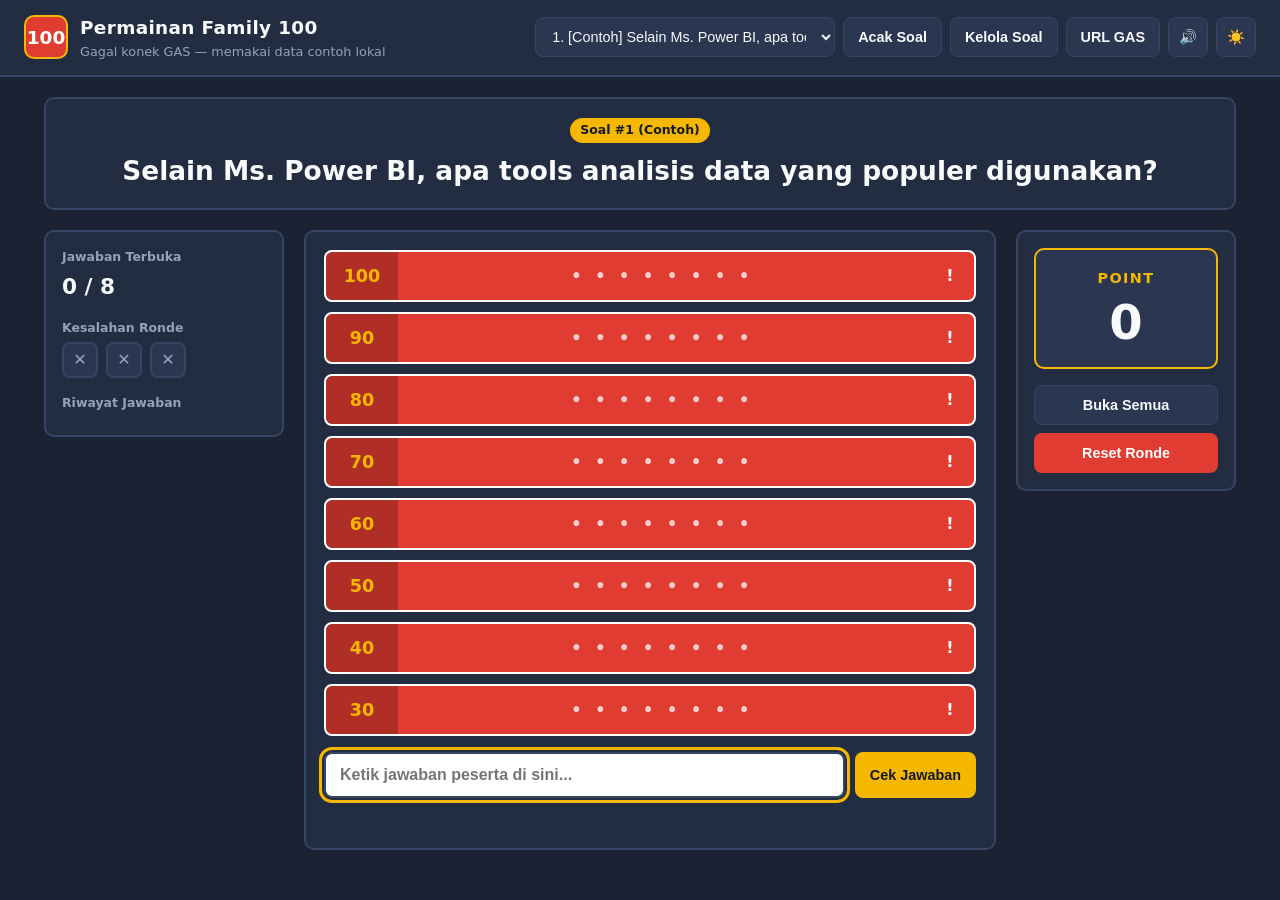
==== index.html @ 48e8805b "Tambah root index.html redirect ke kode_git untuk GitHub Pages" ====
<!DOCTYPE html>
<html lang="id">
<head>
    <meta charset="UTF-8">
    <meta http-equiv="refresh" content="0; url=./kode_git/">
    <meta name="viewport" content="width=device-width, initial-scale=1.0">
    <title>Permainan Family 100</title>
    <script>
        window.location.replace('./kode_git/');
    </script>
</head>
<body>
    <p>Membuka <a href="./kode_git/">Permainan Family 100</a>...</p>
</body>
</html>
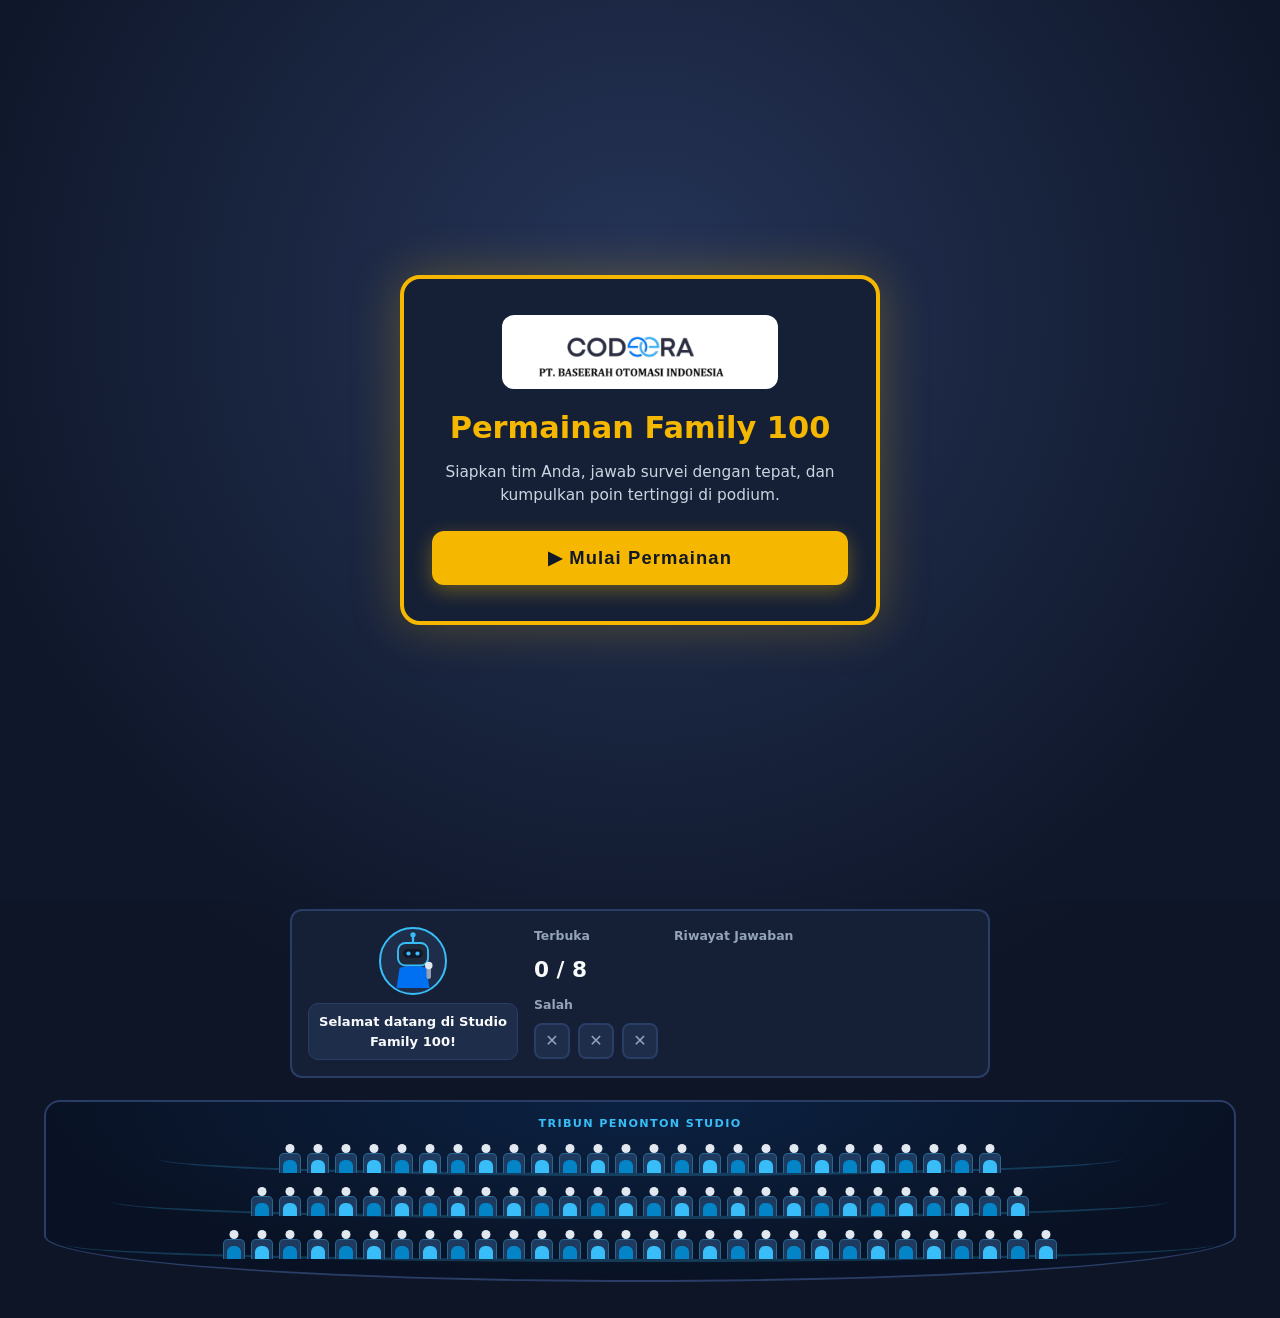
==== commit 75117725: "Tambah favicon CODEERA dan cache-busting CSS/JS" ====
--- a/index.html
+++ b/index.html
@@ -5,6 +5,7 @@
     <meta http-equiv="refresh" content="0; url=./kode_git/">
     <meta name="viewport" content="width=device-width, initial-scale=1.0">
     <title>Permainan Family 100</title>
+    <link rel="icon" type="image/png" href="./kode_git/logo-codeera.png">
     <script>
         window.location.replace('./kode_git/');
     </script>
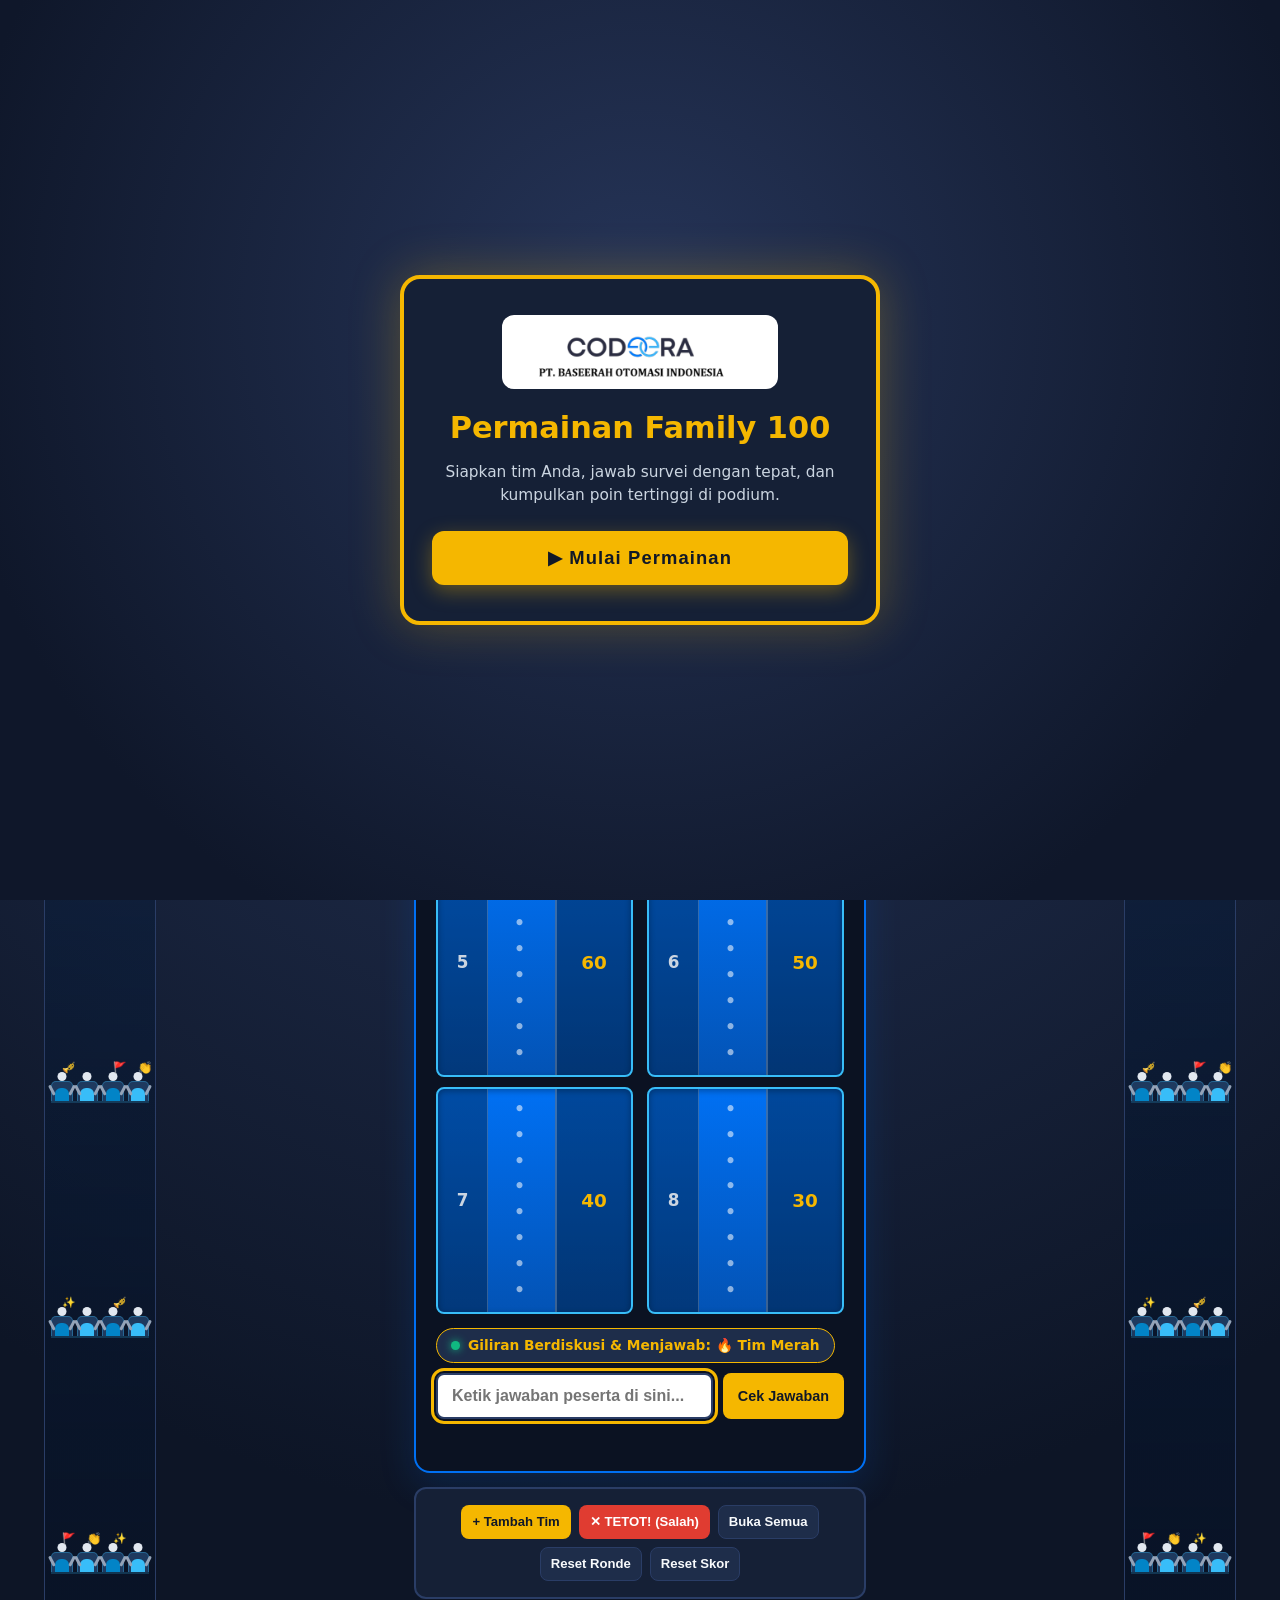
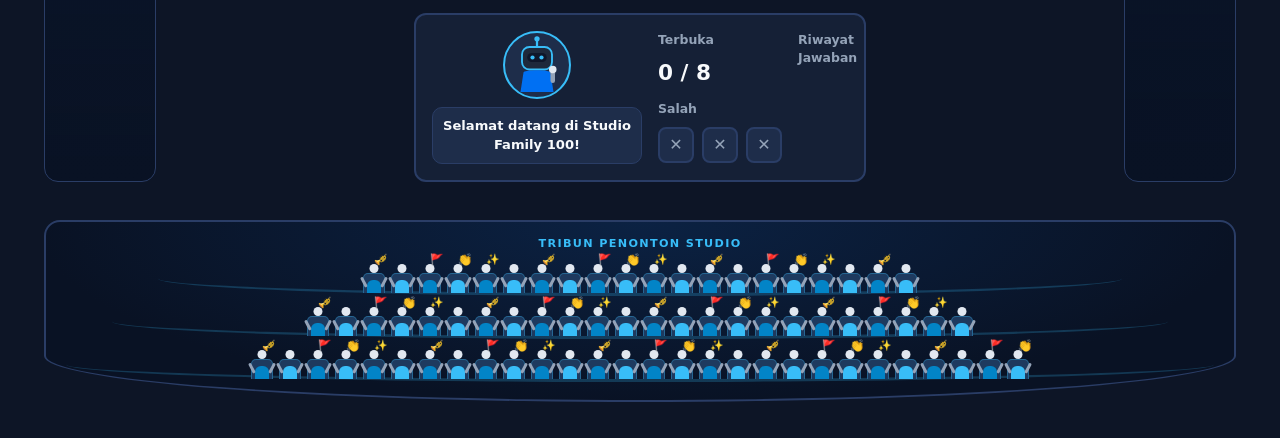
==== commit 74575394: "Gunakan ikon logo CODEERA saja untuk favicon" ====
--- a/index.html
+++ b/index.html
@@ -5,7 +5,7 @@
     <meta http-equiv="refresh" content="0; url=./kode_git/">
     <meta name="viewport" content="width=device-width, initial-scale=1.0">
     <title>Permainan Family 100</title>
-    <link rel="icon" type="image/png" href="./kode_git/logo-codeera.png">
+    <link rel="icon" type="image/png" href="./kode_git/favicon-codeera.png">
     <script>
         window.location.replace('./kode_git/');
     </script>
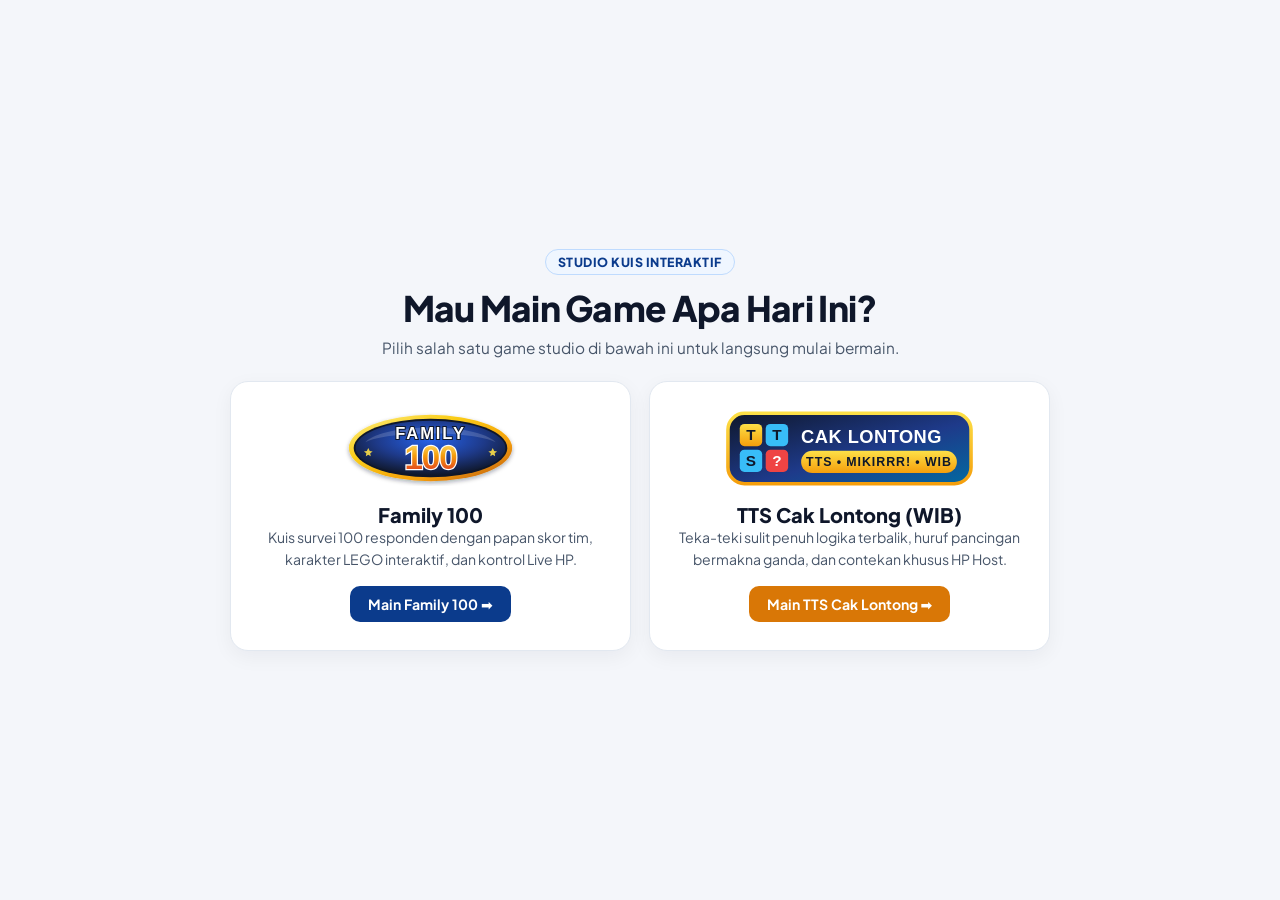
==== commit 4fcf7ee3: "feat: add game-picker landing page, remove category leaks in questions, and enforce 100% double-mean" ====
--- a/index.html
+++ b/index.html
@@ -2,15 +2,161 @@
 <html lang="id">
 <head>
     <meta charset="UTF-8">
-    <meta http-equiv="refresh" content="0; url=./kode_git/">
     <meta name="viewport" content="width=device-width, initial-scale=1.0">
-    <title>Permainan Family 100</title>
-    <link rel="icon" type="image/png" href="./kode_git/favicon-codeera.png">
-    <script>
-        window.location.replace('./kode_git/');
-    </script>
+    <title>Studio Kuis Interaktif — Pilih Game</title>
+    <link rel="icon" type="image/svg+xml" href="./kode_git/family100-logo.svg">
+    <link rel="preconnect" href="https://fonts.googleapis.com">
+    <link rel="preconnect" href="https://fonts.gstatic.com" crossorigin>
+    <link href="https://fonts.googleapis.com/css2?family=Plus+Jakarta+Sans:wght@500;600;700;800&display=swap" rel="stylesheet">
+    <style>
+        :root {
+            --bg: #F4F6FA;
+            --surface: #FFFFFF;
+            --border: #E2E8F0;
+            --text: #0F172A;
+            --muted: #475569;
+            --primary: #0B3B8C;
+            --gold: #F59E0B;
+        }
+        * { box-sizing: border-box; }
+        body {
+            margin: 0;
+            min-height: 100vh;
+            font-family: 'Plus Jakarta Sans', system-ui, -apple-system, sans-serif;
+            background: var(--bg);
+            color: var(--text);
+            display: flex;
+            flex-direction: column;
+            align-items: center;
+            justify-content: center;
+            padding: 24px 16px;
+        }
+        .hub-wrap {
+            width: 100%;
+            max-width: 820px;
+            display: flex;
+            flex-direction: column;
+            gap: 24px;
+            align-items: center;
+        }
+        .hub-header {
+            text-align: center;
+        }
+        .hub-kicker {
+            display: inline-block;
+            padding: 4px 12px;
+            border-radius: 999px;
+            background: #EFF6FF;
+            border: 1px solid #BFDBFE;
+            color: var(--primary);
+            font-size: 0.78rem;
+            font-weight: 800;
+            letter-spacing: 0.04em;
+            text-transform: uppercase;
+            margin-bottom: 10px;
+        }
+        .hub-title {
+            margin: 0;
+            font-size: clamp(1.6rem, 3vw, 2.2rem);
+            font-weight: 800;
+            letter-spacing: -0.02em;
+        }
+        .hub-sub {
+            margin: 8px 0 0;
+            color: var(--muted);
+            font-size: 0.96rem;
+        }
+        .hub-grid {
+            width: 100%;
+            display: grid;
+            grid-template-columns: repeat(auto-fit, minmax(290px, 1fr));
+            gap: 18px;
+        }
+        .game-card {
+            display: flex;
+            flex-direction: column;
+            align-items: center;
+            text-align: center;
+            gap: 16px;
+            padding: 28px 22px;
+            background: var(--surface);
+            border: 1.5px solid var(--border);
+            border-radius: 18px;
+            text-decoration: none;
+            color: inherit;
+            box-shadow: 0 6px 20px rgba(15, 23, 42, 0.05);
+            transition: transform 0.16s ease, border-color 0.16s ease, box-shadow 0.16s ease;
+        }
+        .game-card:hover {
+            transform: translateY(-4px);
+            border-color: var(--primary);
+            box-shadow: 0 14px 28px rgba(11, 59, 140, 0.12);
+        }
+        .game-card.cl:hover {
+            border-color: var(--gold);
+            box-shadow: 0 14px 28px rgba(245, 158, 11, 0.16);
+        }
+        .game-logo {
+            height: 76px;
+            width: auto;
+            max-width: 100%;
+            object-fit: contain;
+        }
+        .game-name {
+            margin: 0;
+            font-size: 1.25rem;
+            font-weight: 800;
+        }
+        .game-desc {
+            margin: 0;
+            font-size: 0.88rem;
+            line-height: 1.5;
+            color: var(--muted);
+        }
+        .game-cta {
+            margin-top: auto;
+            display: inline-flex;
+            align-items: center;
+            gap: 6px;
+            padding: 9px 18px;
+            border-radius: 10px;
+            font-size: 0.88rem;
+            font-weight: 700;
+            background: var(--primary);
+            color: #FFFFFF;
+        }
+        .game-card.cl .game-cta {
+            background: #D97706;
+        }
+    </style>
 </head>
 <body>
-    <p>Membuka <a href="./kode_git/">Permainan Family 100</a>...</p>
+    <main class="hub-wrap">
+        <header class="hub-header">
+            <span class="hub-kicker">STUDIO KUIS INTERAKTIF</span>
+            <h1 class="hub-title">Mau Main Game Apa Hari Ini?</h1>
+            <p class="hub-sub">Pilih salah satu game studio di bawah ini untuk langsung mulai bermain.</p>
+        </header>
+
+        <section class="hub-grid" aria-label="Pilihan Game">
+            <a href="./kode_git/index.html" class="game-card">
+                <img src="./kode_git/family100-logo.svg" alt="Logo Family 100" class="game-logo">
+                <div>
+                    <h2 class="game-name">Family 100</h2>
+                    <p class="game-desc">Kuis survei 100 responden dengan papan skor tim, karakter LEGO interaktif, dan kontrol Live HP.</p>
+                </div>
+                <span class="game-cta">Main Family 100 ➡</span>
+            </a>
+
+            <a href="./kode_git/caklontong.html" class="game-card cl">
+                <img src="./kode_git/caklontong-logo.svg" alt="Logo TTS Cak Lontong" class="game-logo">
+                <div>
+                    <h2 class="game-name">TTS Cak Lontong (WIB)</h2>
+                    <p class="game-desc">Teka-teki sulit penuh logika terbalik, huruf pancingan bermakna ganda, dan contekan khusus HP Host.</p>
+                </div>
+                <span class="game-cta">Main TTS Cak Lontong ➡</span>
+            </a>
+        </section>
+    </main>
 </body>
 </html>
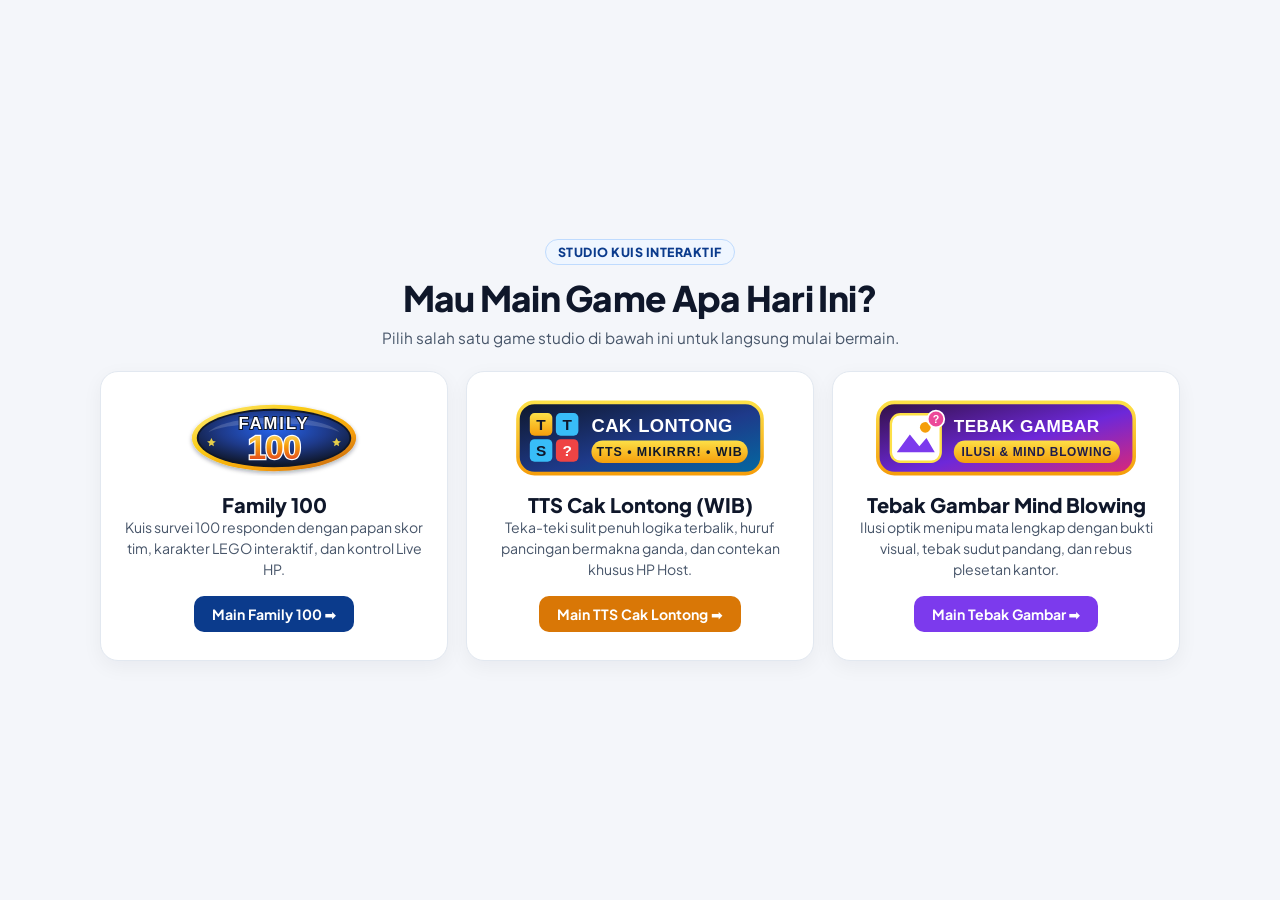
==== commit cfab0cb9: "feat: add 3rd game Tebak Gambar Mind Blowing with optical illusions, visual proofs, and rebus puzzle" ====
--- a/index.html
+++ b/index.html
@@ -33,7 +33,7 @@
         }
         .hub-wrap {
             width: 100%;
-            max-width: 820px;
+            max-width: 1080px;
             display: flex;
             flex-direction: column;
             gap: 24px;
@@ -96,6 +96,10 @@
             border-color: var(--gold);
             box-shadow: 0 14px 28px rgba(245, 158, 11, 0.16);
         }
+        .game-card.tg:hover {
+            border-color: #7C3AED;
+            box-shadow: 0 14px 28px rgba(124, 58, 237, 0.16);
+        }
         .game-logo {
             height: 76px;
             width: auto;
@@ -128,6 +132,9 @@
         .game-card.cl .game-cta {
             background: #D97706;
         }
+        .game-card.tg .game-cta {
+            background: #7C3AED;
+        }
     </style>
 </head>
 <body>
@@ -156,6 +163,15 @@
                 </div>
                 <span class="game-cta">Main TTS Cak Lontong ➡</span>
             </a>
+
+            <a href="./kode_git/tebakgambar.html" class="game-card tg">
+                <img src="./kode_git/tebakgambar-logo.svg" alt="Logo Tebak Gambar Mind Blowing" class="game-logo">
+                <div>
+                    <h2 class="game-name">Tebak Gambar Mind Blowing</h2>
+                    <p class="game-desc">Ilusi optik menipu mata lengkap dengan bukti visual, tebak sudut pandang, dan rebus plesetan kantor.</p>
+                </div>
+                <span class="game-cta">Main Tebak Gambar ➡</span>
+            </a>
         </section>
     </main>
 </body>
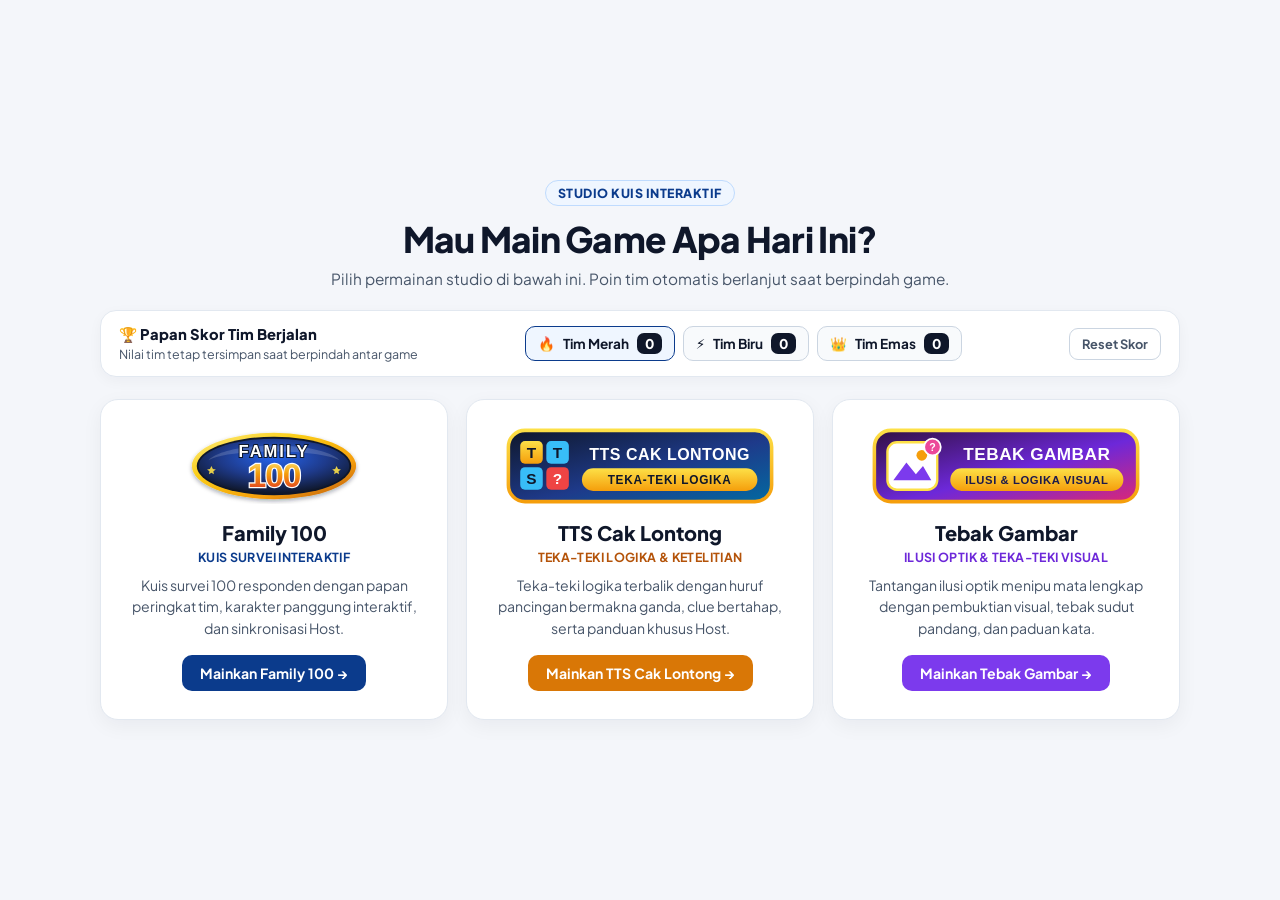
==== commit ed621c28: "feat: standardize game names professionally and carry team scores across all games" ====
--- a/index.html
+++ b/index.html
@@ -3,7 +3,7 @@
 <head>
     <meta charset="UTF-8">
     <meta name="viewport" content="width=device-width, initial-scale=1.0">
-    <title>Studio Kuis Interaktif — Pilih Game</title>
+    <title>Studio Kuis Interaktif — Pilih Permainan</title>
     <link rel="icon" type="image/svg+xml" href="./kode_git/family100-logo.svg">
     <link rel="preconnect" href="https://fonts.googleapis.com">
     <link rel="preconnect" href="https://fonts.gstatic.com" crossorigin>
@@ -36,7 +36,7 @@
             max-width: 1080px;
             display: flex;
             flex-direction: column;
-            gap: 24px;
+            gap: 22px;
             align-items: center;
         }
         .hub-header {
@@ -65,6 +65,82 @@
             margin: 8px 0 0;
             color: var(--muted);
             font-size: 0.96rem;
+        }
+        .hub-scoreboard {
+            width: 100%;
+            background: var(--surface);
+            border: 1.5px solid var(--border);
+            border-radius: 16px;
+            padding: 14px 18px;
+            display: flex;
+            flex-wrap: wrap;
+            align-items: center;
+            justify-content: space-between;
+            gap: 12px;
+            box-shadow: 0 4px 14px rgba(15, 23, 42, 0.04);
+        }
+        .hub-score-meta {
+            display: flex;
+            flex-direction: column;
+            gap: 2px;
+        }
+        .hub-score-title {
+            margin: 0;
+            font-size: 0.92rem;
+            font-weight: 800;
+            color: var(--text);
+        }
+        .hub-score-hint {
+            margin: 0;
+            font-size: 0.78rem;
+            color: var(--muted);
+        }
+        .hub-score-list {
+            display: flex;
+            flex-wrap: wrap;
+            align-items: center;
+            gap: 8px;
+            flex: 1;
+            justify-content: center;
+        }
+        .hub-team-chip {
+            display: inline-flex;
+            align-items: center;
+            gap: 8px;
+            padding: 6px 12px;
+            border-radius: 10px;
+            background: #F8FAFC;
+            border: 1.5px solid #CBD5E1;
+            font-size: 0.85rem;
+            font-weight: 700;
+        }
+        .hub-team-chip.active {
+            border-color: var(--primary);
+            background: #EFF6FF;
+        }
+        .hub-team-score {
+            padding: 2px 8px;
+            border-radius: 7px;
+            background: #0F172A;
+            color: #FFFFFF;
+            font-weight: 800;
+            font-size: 0.84rem;
+        }
+        .hub-reset-btn {
+            padding: 7px 12px;
+            border-radius: 9px;
+            border: 1px solid #CBD5E1;
+            background: #FFFFFF;
+            color: var(--muted);
+            font-family: inherit;
+            font-size: 0.8rem;
+            font-weight: 700;
+            cursor: pointer;
+        }
+        .hub-reset-btn:hover {
+            border-color: #EF4444;
+            color: #B91C1C;
+            background: #FEF2F2;
         }
         .hub-grid {
             width: 100%;
@@ -111,8 +187,18 @@
             font-size: 1.25rem;
             font-weight: 800;
         }
+        .game-subtitle {
+            margin: 4px 0 0;
+            font-size: 0.78rem;
+            font-weight: 700;
+            color: var(--primary);
+            letter-spacing: 0.03em;
+            text-transform: uppercase;
+        }
+        .game-card.cl .game-subtitle { color: #B45309; }
+        .game-card.tg .game-subtitle { color: #6D28D9; }
         .game-desc {
-            margin: 0;
+            margin: 10px 0 0;
             font-size: 0.88rem;
             line-height: 1.5;
             color: var(--muted);
@@ -142,37 +228,89 @@
         <header class="hub-header">
             <span class="hub-kicker">STUDIO KUIS INTERAKTIF</span>
             <h1 class="hub-title">Mau Main Game Apa Hari Ini?</h1>
-            <p class="hub-sub">Pilih salah satu game studio di bawah ini untuk langsung mulai bermain.</p>
+            <p class="hub-sub">Pilih permainan studio di bawah ini. Poin tim otomatis berlanjut saat berpindah game.</p>
         </header>
+
+        <section class="hub-scoreboard" aria-label="Klasemen Skor Tim Saat Ini">
+            <div class="hub-score-meta">
+                <h2 class="hub-score-title">🏆 Papan Skor Tim Berjalan</h2>
+                <p class="hub-score-hint">Nilai tim tetap tersimpan saat berpindah antar game</p>
+            </div>
+            <div id="hub-score-list" class="hub-score-list"></div>
+            <button type="button" id="hub-reset-scores" class="hub-reset-btn">Reset Skor</button>
+        </section>
 
         <section class="hub-grid" aria-label="Pilihan Game">
             <a href="./kode_git/index.html" class="game-card">
                 <img src="./kode_git/family100-logo.svg" alt="Logo Family 100" class="game-logo">
                 <div>
                     <h2 class="game-name">Family 100</h2>
-                    <p class="game-desc">Kuis survei 100 responden dengan papan skor tim, karakter LEGO interaktif, dan kontrol Live HP.</p>
+                    <p class="game-subtitle">Kuis Survei Interaktif</p>
+                    <p class="game-desc">Kuis survei 100 responden dengan papan peringkat tim, karakter panggung interaktif, dan sinkronisasi Host.</p>
                 </div>
-                <span class="game-cta">Main Family 100 ➡</span>
+                <span class="game-cta">Mainkan Family 100 →</span>
             </a>
 
             <a href="./kode_git/caklontong.html" class="game-card cl">
                 <img src="./kode_git/caklontong-logo.svg" alt="Logo TTS Cak Lontong" class="game-logo">
                 <div>
-                    <h2 class="game-name">TTS Cak Lontong (WIB)</h2>
-                    <p class="game-desc">Teka-teki sulit penuh logika terbalik, huruf pancingan bermakna ganda, dan contekan khusus HP Host.</p>
+                    <h2 class="game-name">TTS Cak Lontong</h2>
+                    <p class="game-subtitle">Teka-Teki Logika &amp; Ketelitian</p>
+                    <p class="game-desc">Teka-teki logika terbalik dengan huruf pancingan bermakna ganda, clue bertahap, serta panduan khusus Host.</p>
                 </div>
-                <span class="game-cta">Main TTS Cak Lontong ➡</span>
+                <span class="game-cta">Mainkan TTS Cak Lontong →</span>
             </a>
 
             <a href="./kode_git/tebakgambar.html" class="game-card tg">
-                <img src="./kode_git/tebakgambar-logo.svg" alt="Logo Tebak Gambar Mind Blowing" class="game-logo">
+                <img src="./kode_git/tebakgambar-logo.svg" alt="Logo Tebak Gambar" class="game-logo">
                 <div>
-                    <h2 class="game-name">Tebak Gambar Mind Blowing</h2>
-                    <p class="game-desc">Ilusi optik menipu mata lengkap dengan bukti visual, tebak sudut pandang, dan rebus plesetan kantor.</p>
+                    <h2 class="game-name">Tebak Gambar</h2>
+                    <p class="game-subtitle">Ilusi Optik &amp; Teka-Teki Visual</p>
+                    <p class="game-desc">Tantangan ilusi optik menipu mata lengkap dengan pembuktian visual, tebak sudut pandang, dan paduan kata.</p>
                 </div>
-                <span class="game-cta">Main Tebak Gambar ➡</span>
+                <span class="game-cta">Mainkan Tebak Gambar →</span>
             </a>
         </section>
     </main>
+
+    <script src="./kode_git/shared-scoreboard.js?v=1"></script>
+    <script>
+        (function () {
+            const listEl = document.getElementById('hub-score-list');
+            const resetBtn = document.getElementById('hub-reset-scores');
+
+            function renderHubScores(board) {
+                if (!listEl || !board) return;
+                listEl.textContent = '';
+                board.teams.forEach((team, idx) => {
+                    const chip = document.createElement('div');
+                    chip.className = 'hub-team-chip' + (idx === board.activeTeam ? ' active' : '');
+
+                    const icon = document.createElement('span');
+                    icon.textContent = team.icon || '🔥';
+
+                    const name = document.createElement('span');
+                    name.textContent = (team.name && team.name.trim()) ? team.name.trim() : ('Tim ' + (idx + 1));
+
+                    const score = document.createElement('span');
+                    score.className = 'hub-team-score';
+                    score.textContent = String(team.score || 0);
+
+                    chip.append(icon, name, score);
+                    listEl.appendChild(chip);
+                });
+            }
+
+            if (window.QuizScoreboard) {
+                renderHubScores(window.QuizScoreboard.load());
+                window.QuizScoreboard.subscribe(renderHubScores);
+                if (resetBtn) {
+                    resetBtn.addEventListener('click', () => {
+                        renderHubScores(window.QuizScoreboard.resetScores());
+                    });
+                }
+            }
+        })();
+    </script>
 </body>
 </html>
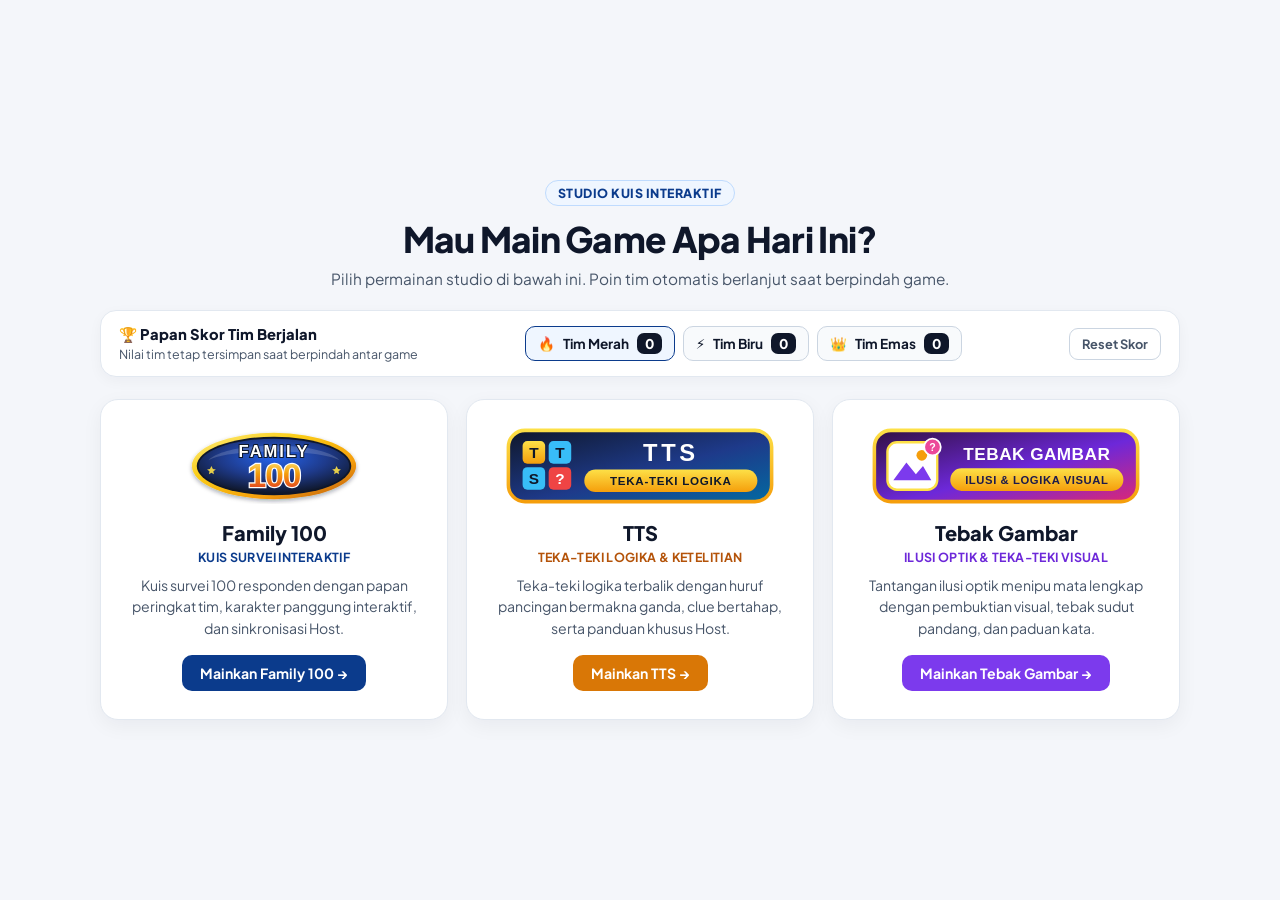
==== commit 49d2c2fd: "feat: standardize game names (Family 100, TTS, Tebak Gambar) and add 24 Cak Lontong/belok Family 100" ====
--- a/index.html
+++ b/index.html
@@ -252,13 +252,13 @@
             </a>
 
             <a href="./kode_git/caklontong.html" class="game-card cl">
-                <img src="./kode_git/caklontong-logo.svg" alt="Logo TTS Cak Lontong" class="game-logo">
+                <img src="./kode_git/caklontong-logo.svg" alt="Logo TTS" class="game-logo">
                 <div>
-                    <h2 class="game-name">TTS Cak Lontong</h2>
+                    <h2 class="game-name">TTS</h2>
                     <p class="game-subtitle">Teka-Teki Logika &amp; Ketelitian</p>
                     <p class="game-desc">Teka-teki logika terbalik dengan huruf pancingan bermakna ganda, clue bertahap, serta panduan khusus Host.</p>
                 </div>
-                <span class="game-cta">Mainkan TTS Cak Lontong →</span>
+                <span class="game-cta">Mainkan TTS →</span>
             </a>
 
             <a href="./kode_git/tebakgambar.html" class="game-card tg">
